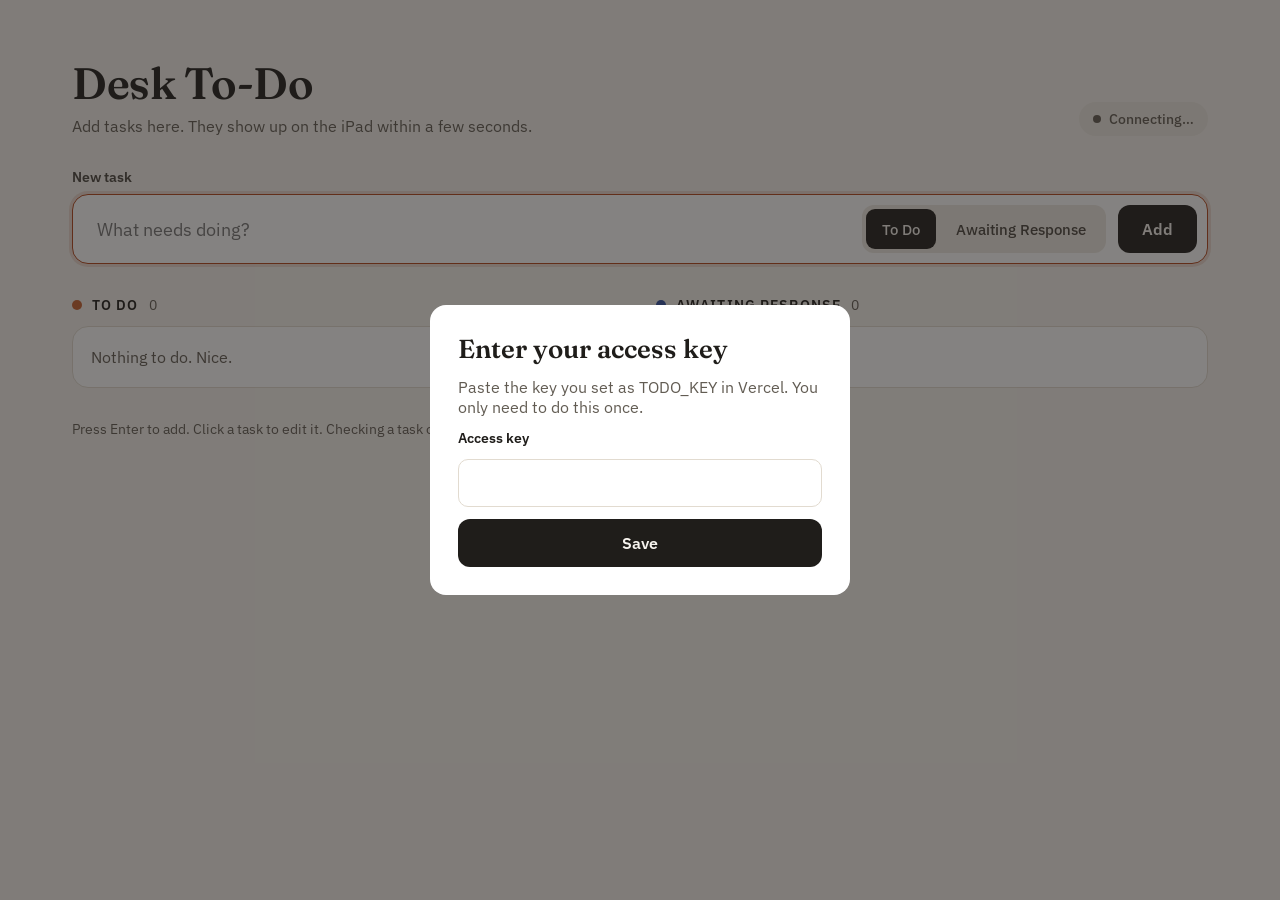
==== index.html @ 751833c6 "Build Desk To-Do: computer page, iPad board, Vercel API - index.html/computer.js: add, edit, move be" ====
<!doctype html>
<html lang="en">
<head>
<meta charset="utf-8">
<meta name="viewport" content="width=device-width, initial-scale=1">
<title>Desk To-Do</title>
<link rel="icon" type="image/png" href="icon.png">
<link rel="preconnect" href="https://fonts.gstatic.com" crossorigin>
<link rel="stylesheet" href="https://fonts.googleapis.com/css2?family=Fraunces:opsz,wght@9..144,500;9..144,600&amp;family=IBM+Plex+Sans:wght@400;500;600&amp;display=swap">
<style>
  :root {
    --bg: #F6F3EE; --card: #FFFFFF; --ink: #1F1D1A; --muted: #625C53; --line: #E2DBD0; --soft: #EFEAE2;
    --todo: #C8612F; --waiting: #2F4F9E; --ok-bg: #E6EFE7; --ok-ink: #2A5535; --ok-dot: #3C7A4B;
    --warn-bg: #F8E4DA; --warn-ink: #8A3412; --focus: #B4461A;
  }
  * { box-sizing: border-box; }
  [hidden] { display: none !important; }
  body { margin: 0; background: var(--bg); color: var(--ink); font-family: "IBM Plex Sans", system-ui, sans-serif; }
  button, input { font: inherit; color: inherit; }
  button { cursor: pointer; }
  button:focus-visible, input:focus-visible { outline: 3px solid var(--focus); outline-offset: 2px; }

  main { max-width: 1280px; margin: 0 auto; padding: 56px 72px; display: flex; flex-direction: column; gap: 32px; min-height: 100vh; }
  header { display: flex; align-items: flex-end; justify-content: space-between; gap: 16px; flex-wrap: wrap; }
  h1 { margin: 0 0 6px; font-family: "Fraunces", Georgia, serif; font-size: 44px; font-weight: 600; letter-spacing: -0.01em; }
  .lede { margin: 0; font-size: 16px; color: var(--muted); }
  .status { display: flex; align-items: center; gap: 8px; padding: 8px 14px; border-radius: 999px; font-size: 14px; font-weight: 500; background: var(--ok-bg); color: var(--ok-ink); }
  .status .dot { width: 8px; height: 8px; border-radius: 50%; background: var(--ok-dot); }
  .status.saving { background: var(--soft); color: var(--muted); }
  .status.saving .dot { background: var(--muted); }
  .status.error { background: var(--warn-bg); color: var(--warn-ink); }
  .status.error .dot { background: var(--warn-ink); }

  .add { display: flex; flex-direction: column; gap: 8px; }
  .add label { font-size: 14px; font-weight: 600; color: #4A453E; }
  .add-bar { display: flex; align-items: center; gap: 12px; padding: 10px; background: var(--card); border: 1px solid var(--line); border-radius: 16px; flex-wrap: wrap; }
  .add-bar:focus-within { border-color: var(--focus); box-shadow: 0 0 0 3px rgba(180, 70, 26, 0.15); }
  .add-bar input:focus-visible { outline: 0; }
  .add-bar input { flex: 1 1 240px; height: 48px; padding: 0 14px; border: 0; background: transparent; font-size: 18px; }
  .seg { display: flex; padding: 4px; gap: 4px; background: var(--soft); border-radius: 12px; }
  .seg button { height: 40px; padding: 0 16px; border: 0; border-radius: 9px; background: transparent; color: #4A453E; font-size: 15px; font-weight: 500; }
  .seg button[aria-pressed="true"] { background: var(--ink); color: var(--bg); }
  .primary { height: 48px; padding: 0 24px; border: 0; border-radius: 12px; background: var(--ink); color: var(--bg); font-size: 16px; font-weight: 600; }
  .primary:disabled { opacity: 0.4; cursor: not-allowed; }

  .columns { display: grid; grid-template-columns: repeat(2, minmax(0, 1fr)); gap: 32px; }
  .col-head { display: flex; align-items: center; gap: 10px; margin-bottom: 12px; }
  .col-head .swatch { width: 10px; height: 10px; border-radius: 50%; }
  .col-head h2 { margin: 0; font-size: 14px; font-weight: 600; letter-spacing: 0.08em; text-transform: uppercase; }
  .col-head .count { font-size: 14px; color: var(--muted); }
  .list { list-style: none; margin: 0; padding: 0; background: var(--card); border: 1px solid var(--line); border-radius: 16px; overflow: hidden; }
  .task { display: flex; align-items: center; gap: 14px; min-height: 60px; padding: 8px 12px 8px 18px; border-bottom: 1px solid var(--soft); }
  .task:last-child { border-bottom: 0; }
  .check { flex-shrink: 0; width: 26px; height: 26px; padding: 0; border: 2px solid var(--col); border-radius: 50%; background: transparent; }
  .check:hover { background: var(--soft); }
  .text { flex: 1; min-width: 0; padding: 6px 8px; margin-left: -8px; border: 0; border-radius: 8px; background: transparent; font-size: 17px; text-align: left; overflow-wrap: anywhere; }
  .text:hover { background: var(--soft); }
  .edit { flex: 1; min-width: 0; height: 40px; padding: 0 8px; margin-left: -8px; border: 1px solid var(--line); border-radius: 8px; font-size: 17px; }
  .move { flex-shrink: 0; height: 36px; padding: 0 12px; border: 0; border-radius: 8px; background: transparent; color: var(--muted); font-size: 14px; white-space: nowrap; }
  .move:hover { background: var(--soft); color: var(--ink); }
  .task.pending button { pointer-events: none; opacity: 0.5; }
  .empty { padding: 20px 18px; font-size: 16px; color: var(--muted); }
  .foot { margin: 0; font-size: 14px; color: var(--muted); }

  .gate { position: fixed; inset: 0; display: flex; align-items: center; justify-content: center; padding: 24px; background: rgba(31, 29, 26, 0.55); }
  .gate form { width: 100%; max-width: 420px; padding: 28px; background: var(--card); border-radius: 16px; display: flex; flex-direction: column; gap: 12px; }
  .gate h2 { margin: 0; font-family: "Fraunces", Georgia, serif; font-size: 26px; font-weight: 600; }
  .gate p { margin: 0; color: var(--muted); }
  .gate label { font-size: 14px; font-weight: 600; }
  .gate input { height: 48px; padding: 0 14px; border: 1px solid var(--line); border-radius: 10px; font-size: 17px; }

  @media (max-width: 800px) {
    main { padding: 32px 20px; }
    .columns { grid-template-columns: minmax(0, 1fr); }
  }
</style>
</head>
<body>
<main>
  <header>
    <div>
      <h1>Desk To-Do</h1>
      <p class="lede">Add tasks here. They show up on the iPad within a few seconds.</p>
    </div>
    <div id="status" class="status saving" role="status"><span class="dot"></span><span id="status-text">Connecting…</span></div>
  </header>

  <div class="add">
    <label for="new-task">New task</label>
    <div class="add-bar">
      <input id="new-task" type="text" placeholder="What needs doing?" maxlength="140" autocomplete="off">
      <div class="seg" role="group" aria-label="Add to column">
        <button type="button" data-col="todo" aria-pressed="true">To Do</button>
        <button type="button" data-col="waiting" aria-pressed="false">Awaiting Response</button>
      </div>
      <button id="add" type="button" class="primary">Add</button>
    </div>
  </div>

  <div class="columns">
    <section style="--col: var(--todo)">
      <div class="col-head"><span class="swatch" style="background: var(--todo)"></span><h2>To Do</h2><span class="count" id="count-todo">0</span></div>
      <ul class="list" id="list-todo"></ul>
    </section>
    <section style="--col: var(--waiting)">
      <div class="col-head"><span class="swatch" style="background: var(--waiting)"></span><h2>Awaiting Response</h2><span class="count" id="count-waiting">0</span></div>
      <ul class="list" id="list-waiting"></ul>
    </section>
  </div>

  <p class="foot">Press Enter to add. Click a task to edit it. Checking a task off removes it from both screens. <span id="slots">0</span> of 10 slots used.</p>
</main>

<div id="key-gate" class="gate" hidden>
  <form id="key-form">
    <h2>Enter your access key</h2>
    <p id="key-message"></p>
    <label for="key-input">Access key</label>
    <input id="key-input" type="password" autocomplete="off" autocapitalize="off" spellcheck="false">
    <button type="submit" class="primary">Save</button>
  </form>
</div>

<script src="common.js"></script>
<script src="computer.js"></script>
</body>
</html>
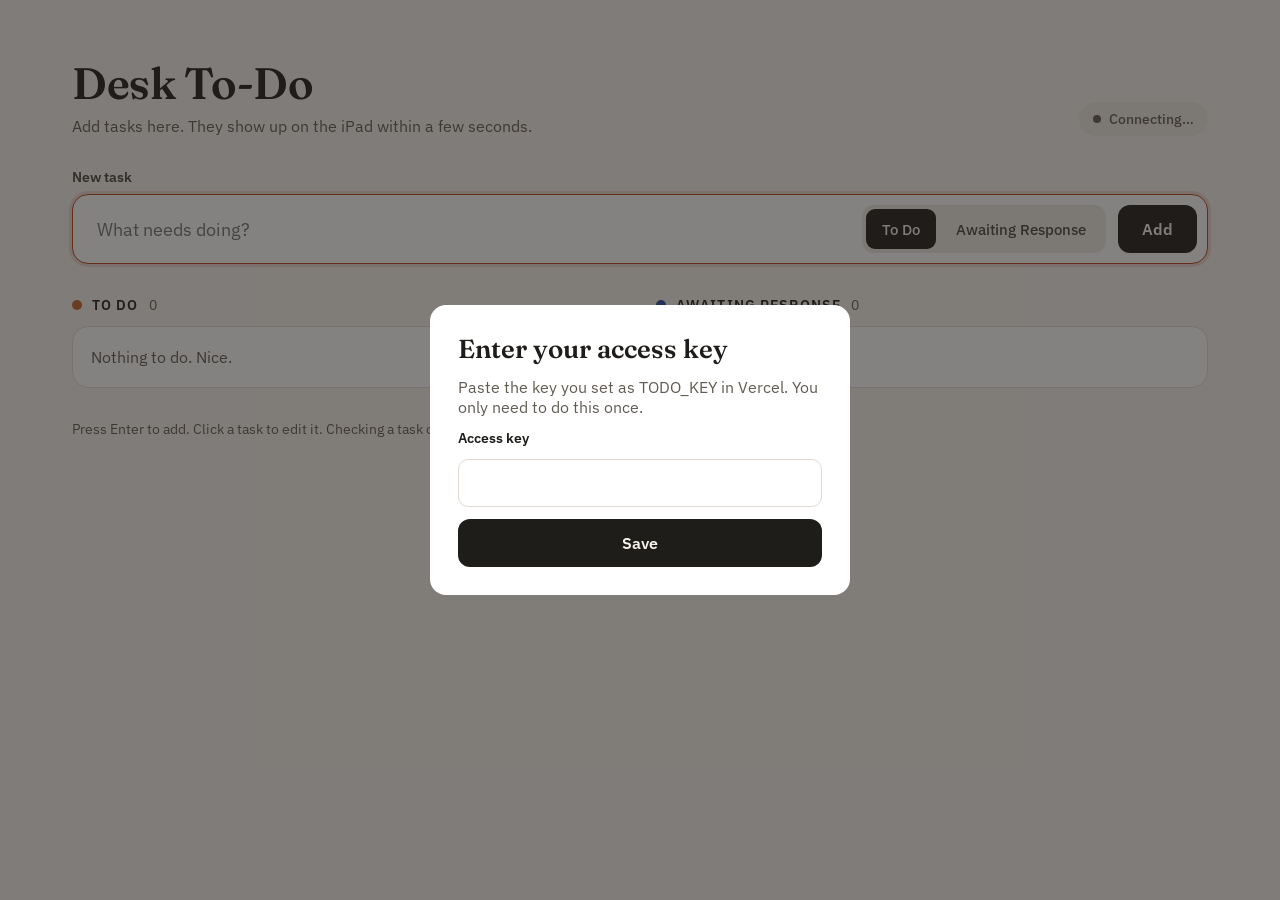
==== commit 3603e575: "Add five check-off celebrations to both pages Checking a task off now plays one of five effects, pic" ====
--- a/index.html
+++ b/index.html
@@ -5,6 +5,7 @@
 <meta name="viewport" content="width=device-width, initial-scale=1">
 <title>Desk To-Do</title>
 <link rel="icon" type="image/png" href="icon.png">
+<link rel="stylesheet" href="celebrate.css">
 <link rel="preconnect" href="https://fonts.gstatic.com" crossorigin>
 <link rel="stylesheet" href="https://fonts.googleapis.com/css2?family=Fraunces:opsz,wght@9..144,500;9..144,600&amp;family=IBM+Plex+Sans:wght@400;500;600&amp;display=swap">
 <style>
@@ -48,7 +49,7 @@
   .col-head .swatch { width: 10px; height: 10px; border-radius: 50%; }
   .col-head h2 { margin: 0; font-size: 14px; font-weight: 600; letter-spacing: 0.08em; text-transform: uppercase; }
   .col-head .count { font-size: 14px; color: var(--muted); }
-  .list { list-style: none; margin: 0; padding: 0; background: var(--card); border: 1px solid var(--line); border-radius: 16px; overflow: hidden; }
+  .list { list-style: none; margin: 0; padding: 0; position: relative; background: var(--card); border: 1px solid var(--line); border-radius: 16px; overflow: hidden; }
   .task { display: flex; align-items: center; gap: 14px; min-height: 60px; padding: 8px 12px 8px 18px; border-bottom: 1px solid var(--soft); }
   .task:last-child { border-bottom: 0; }
   .check { flex-shrink: 0; width: 26px; height: 26px; padding: 0; border: 2px solid var(--col); border-radius: 50%; background: transparent; }
@@ -58,6 +59,8 @@
   .edit { flex: 1; min-width: 0; height: 40px; padding: 0 8px; margin-left: -8px; border: 1px solid var(--line); border-radius: 8px; font-size: 17px; }
   .move { flex-shrink: 0; height: 36px; padding: 0 12px; border: 0; border-radius: 8px; background: transparent; color: var(--muted); font-size: 14px; white-space: nowrap; }
   .move:hover { background: var(--soft); color: var(--ink); }
+  .task.checked .check { background: var(--col); }
+  .task.checked .text { text-decoration: line-through; color: var(--muted); }
   .task.pending button { pointer-events: none; opacity: 0.5; }
   .empty { padding: 20px 18px; font-size: 16px; color: var(--muted); }
   .foot { margin: 0; font-size: 14px; color: var(--muted); }
@@ -122,6 +125,7 @@
 </div>
 
 <script src="common.js"></script>
+<script src="celebrate.js"></script>
 <script src="computer.js"></script>
 </body>
 </html>
--- a/celebrate.css
+++ b/celebrate.css
@@ -0,0 +1,95 @@
+/* Check-off celebrations (celebrate.js). Transforms and opacity only, so an
+   iPad mini 2 keeps up. Keyframes carry fixed values only: no var() inside. */
+
+.fx-layer { position: fixed; left: 0; top: 0; width: 0; height: 0; pointer-events: none; z-index: 50; }
+.fx-abs { position: absolute; left: 0; top: 0; }
+.fx-confetti { position: absolute; left: -5px; top: -7px; border-radius: 2px; }
+
+.fx-ring {
+  position: absolute; width: 60px; height: 60px; margin: -30px 0 0 -30px; border-radius: 50%;
+  border: 3px solid #F2D16B; animation: fx-ring 600ms ease-out forwards;
+}
+@keyframes fx-ring {
+  from { transform: scale(0.4); opacity: 1; }
+  to { transform: scale(3.2); opacity: 0; }
+}
+.fx-star { position: absolute; }
+
+.fx-rocket { position: absolute; width: 44px; height: 44px; margin: -22px 0 0 -22px; }
+.fx-puff {
+  position: absolute; width: 16px; height: 16px; margin: -8px 0 0 -8px; border-radius: 50%;
+  background: #B9B2A6; opacity: 0.75; transition: transform 800ms ease-out, opacity 800ms ease-out;
+}
+
+.fx-balloon {
+  position: absolute; left: -23px; top: -30px; width: 46px; height: 96px;
+  transform-origin: 50% 100%; animation: fx-sway 1.1s ease-in-out infinite alternate;
+}
+@keyframes fx-sway {
+  from { transform: rotate(-9deg); }
+  to { transform: rotate(9deg); }
+}
+
+.fx-stamp {
+  position: absolute; padding: 2px 16px; border: 4px solid #E0735A; border-radius: 10px;
+  color: #E0735A; font-family: "IBM Plex Sans", -apple-system, sans-serif; font-size: 34px; font-weight: 600;
+  letter-spacing: 0.08em; line-height: 1.2; white-space: nowrap; background: rgba(224, 115, 90, 0.08);
+  animation: fx-stamp 380ms cubic-bezier(.2, 1.3, .4, 1) forwards;
+}
+@keyframes fx-stamp {
+  0% { transform: translate(-50%, -50%) rotate(-24deg) scale(3); opacity: 0; }
+  55% { transform: translate(-50%, -50%) rotate(-11deg) scale(0.92); opacity: 1; }
+  100% { transform: translate(-50%, -50%) rotate(-12deg) scale(1); opacity: 1; }
+}
+.fx-stamp.fx-leave { animation: fx-stamp-leave 450ms ease-in forwards; }
+@keyframes fx-stamp-leave {
+  from { transform: translate(-50%, -50%) rotate(-12deg) scale(1); opacity: 1; }
+  to { transform: translate(-50%, 40%) rotate(4deg) scale(0.9); opacity: 0; }
+}
+
+/* The tapped circle pops. */
+.fx-pop { animation: fx-pop 420ms cubic-bezier(.3, 1.6, .5, 1); }
+@keyframes fx-pop {
+  0% { transform: scale(1); }
+  35% { transform: scale(1.45); }
+  100% { transform: scale(1); }
+}
+
+.fx-shake { animation: fx-shake 320ms ease-out 200ms; }
+@keyframes fx-shake {
+  0%, 100% { transform: translate(0, 0); }
+  20% { transform: translate(-6px, 2px); }
+  40% { transform: translate(5px, -2px); }
+  60% { transform: translate(-3px, 1px); }
+  80% { transform: translate(2px, 0); }
+}
+
+/* Exits: how the row leaves once the undo window is over. */
+.fx-exit-slide { animation: fx-exit-slide 450ms cubic-bezier(.5, 0, .9, .5) forwards; }
+@keyframes fx-exit-slide { to { transform: translateX(110%); opacity: 0; } }
+
+.fx-exit-shrink { animation: fx-exit-shrink 420ms cubic-bezier(.6, -0.4, .8, .4) forwards; }
+@keyframes fx-exit-shrink { to { transform: scale(0.3); opacity: 0; } }
+
+.fx-exit-whoosh { animation: fx-exit-whoosh 420ms forwards; }
+@keyframes fx-exit-whoosh {
+  0% { transform: translateX(0) skewX(0); animation-timing-function: ease-out; }
+  30% { transform: translateX(-4%) skewX(8deg); animation-timing-function: cubic-bezier(.6, 0, 1, .6); }
+  100% { transform: translateX(130%) skewX(-24deg); opacity: 0; }
+}
+
+.fx-exit-float { animation: fx-exit-float 480ms ease-in forwards; }
+@keyframes fx-exit-float { to { transform: translateY(-70px); opacity: 0; } }
+
+.fx-exit-drop { transform-origin: 0 50%; animation: fx-exit-drop 460ms cubic-bezier(.5, 0, .9, .5) forwards; }
+@keyframes fx-exit-drop {
+  30% { transform: rotate(-3deg); }
+  100% { transform: translateY(90px) rotate(10deg); opacity: 0; }
+}
+
+.fx-exit-fade { animation: fx-exit-fade 200ms linear forwards; }
+@keyframes fx-exit-fade { to { opacity: 0; } }
+
+@media (prefers-reduced-motion: reduce) {
+  .fx-pop, .fx-shake { animation: none; }
+}
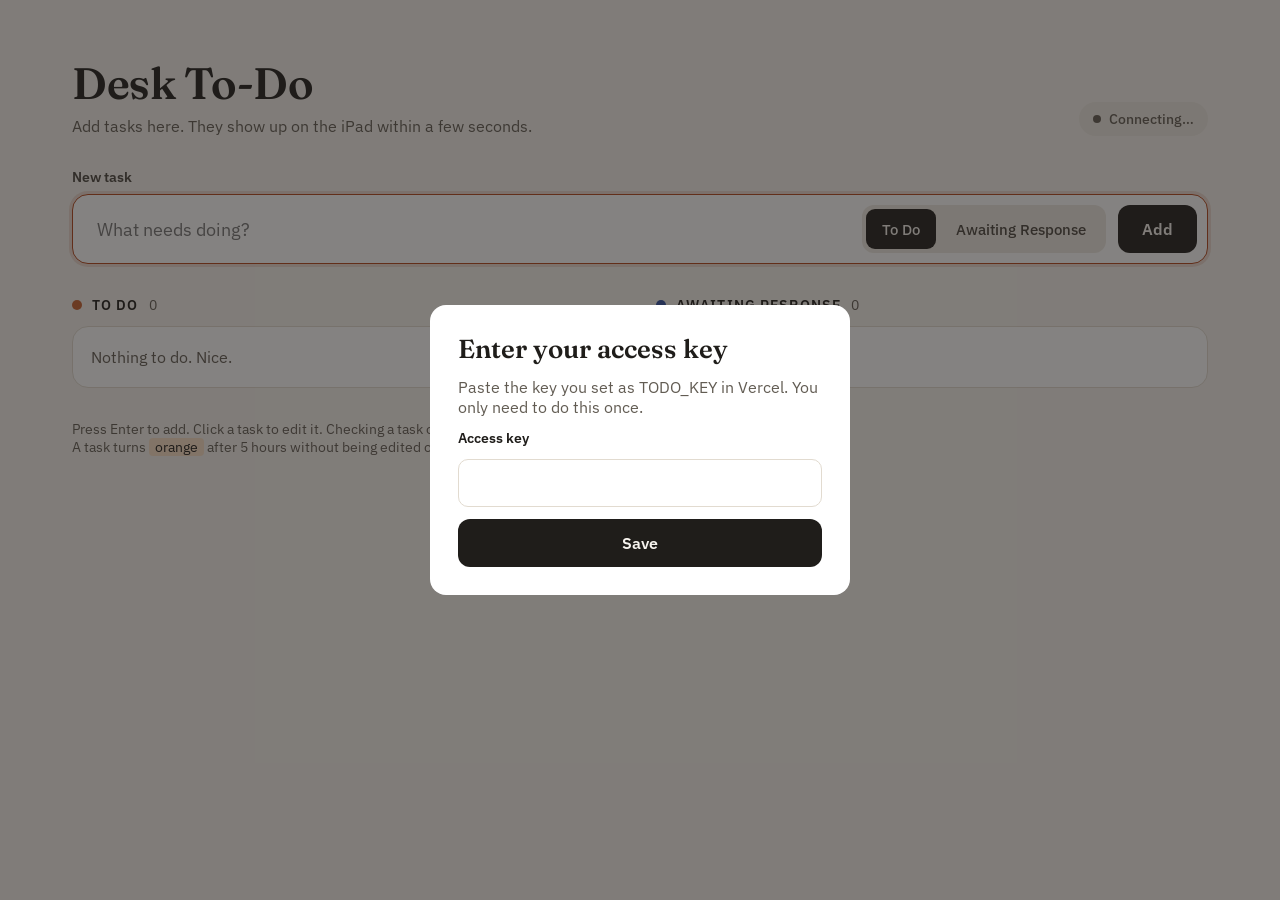
==== commit 502e89de: "Raise the limit to 15, color tasks by age, keep the iPad awake - Up to 15 tasks. The board tightens " ====
--- a/index.html
+++ b/index.html
@@ -59,6 +59,17 @@
   .edit { flex: 1; min-width: 0; height: 40px; padding: 0 8px; margin-left: -8px; border: 1px solid var(--line); border-radius: 8px; font-size: 17px; }
   .move { flex-shrink: 0; height: 36px; padding: 0 12px; border: 0; border-radius: 8px; background: transparent; color: var(--muted); font-size: 14px; white-space: nowrap; }
   .move:hover { background: var(--soft); color: var(--ink); }
+  .age { flex-shrink: 0; font-size: 13px; font-weight: 600; font-variant-numeric: tabular-nums; }
+  .age:empty { display: none; }
+  .task.age-warn { background: #FCE1C6; }
+  .task.age-warn .age { color: #8A3B0A; }
+  .task.age-alert { background: #F3C0BA; }
+  .task.age-alert .age { color: #8E1B18; }
+  .task.age-warn .move, .task.age-alert .move { color: #4A453E; }
+  .task.age-warn .move:hover, .task.age-alert .move:hover, .task.age-warn .text:hover, .task.age-alert .text:hover { background: rgba(255, 255, 255, 0.5); }
+  .key-warn, .key-alert { padding: 0 6px; border-radius: 4px; color: var(--ink); }
+  .key-warn { background: #FCE1C6; }
+  .key-alert { background: #F3C0BA; }
   .task.checked .check { background: var(--col); }
   .task.checked .text { text-decoration: line-through; color: var(--muted); }
   .task.pending button { pointer-events: none; opacity: 0.5; }
@@ -111,7 +122,7 @@
     </section>
   </div>
 
-  <p class="foot">Press Enter to add. Click a task to edit it. Checking a task off removes it from both screens. <span id="slots">0</span> of 10 slots used.</p>
+  <p class="foot">Press Enter to add. Click a task to edit it. Checking a task off removes it from both screens. <span id="slots">0</span> of <span id="max">15</span> slots used.<br>A task turns <span class="key-warn">orange</span> after 5 hours without being edited or moved, and <span class="key-alert">red</span> after 26.</p>
 </main>
 
 <div id="key-gate" class="gate" hidden>
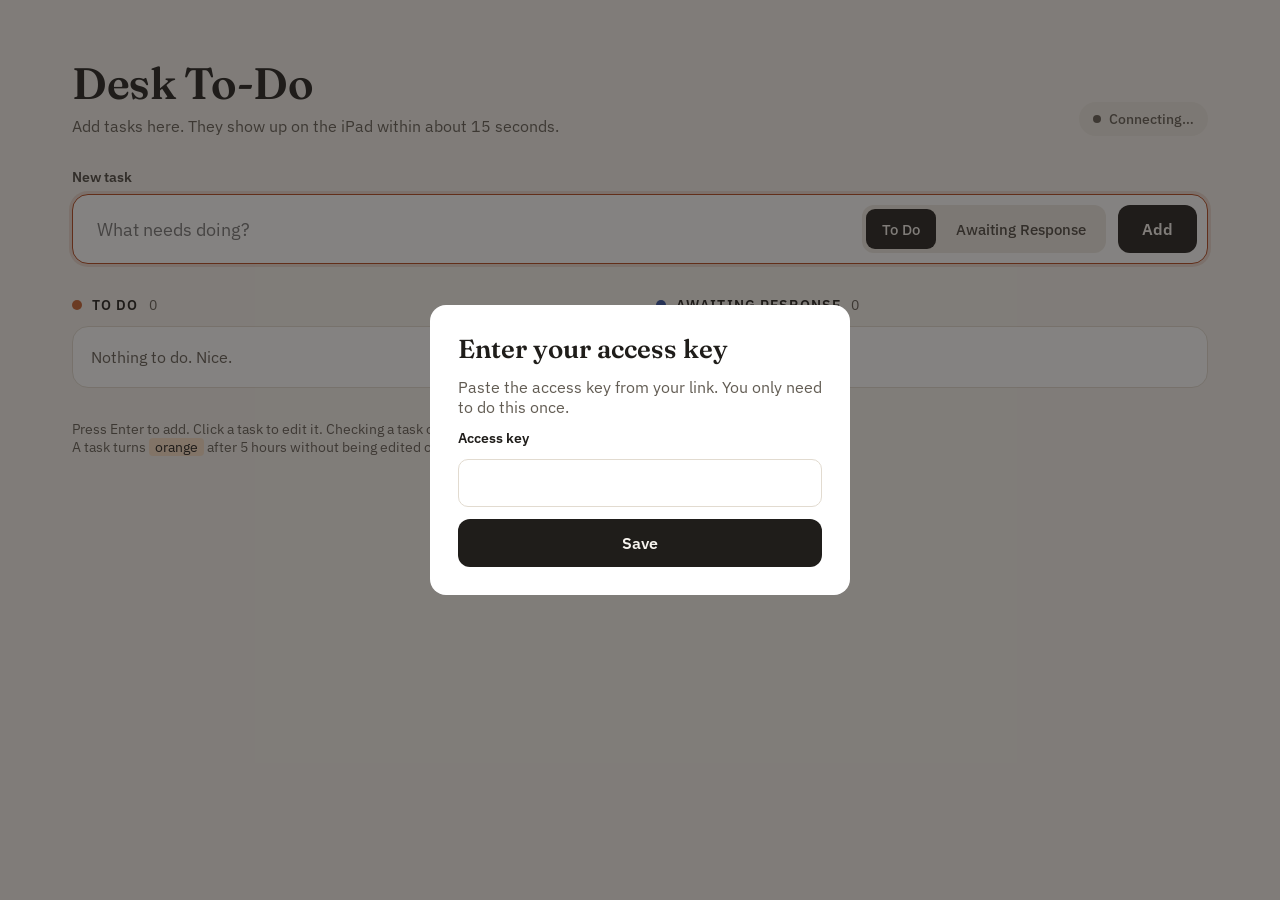
==== commit fdcdb65c: "Give other people their own private lists, with an admin portal - Each person has their own key and " ====
--- a/index.html
+++ b/index.html
@@ -25,6 +25,8 @@
   header { display: flex; align-items: flex-end; justify-content: space-between; gap: 16px; flex-wrap: wrap; }
   h1 { margin: 0 0 6px; font-family: "Fraunces", Georgia, serif; font-size: 44px; font-weight: 600; letter-spacing: -0.01em; }
   .lede { margin: 0; font-size: 16px; color: var(--muted); }
+  .who { margin: 0 0 4px; font-size: 16px; font-weight: 600; }
+  .who a { color: var(--focus); }
   .status { display: flex; align-items: center; gap: 8px; padding: 8px 14px; border-radius: 999px; font-size: 14px; font-weight: 500; background: var(--ok-bg); color: var(--ok-ink); }
   .status .dot { width: 8px; height: 8px; border-radius: 50%; background: var(--ok-dot); }
   .status.saving { background: var(--soft); color: var(--muted); }
@@ -94,7 +96,8 @@
   <header>
     <div>
       <h1>Desk To-Do</h1>
-      <p class="lede">Add tasks here. They show up on the iPad within a few seconds.</p>
+      <p class="who" id="who" hidden></p>
+      <p class="lede">Add tasks here. They show up on the iPad within about 15 seconds.</p>
     </div>
     <div id="status" class="status saving" role="status"><span class="dot"></span><span id="status-text">Connecting…</span></div>
   </header>
